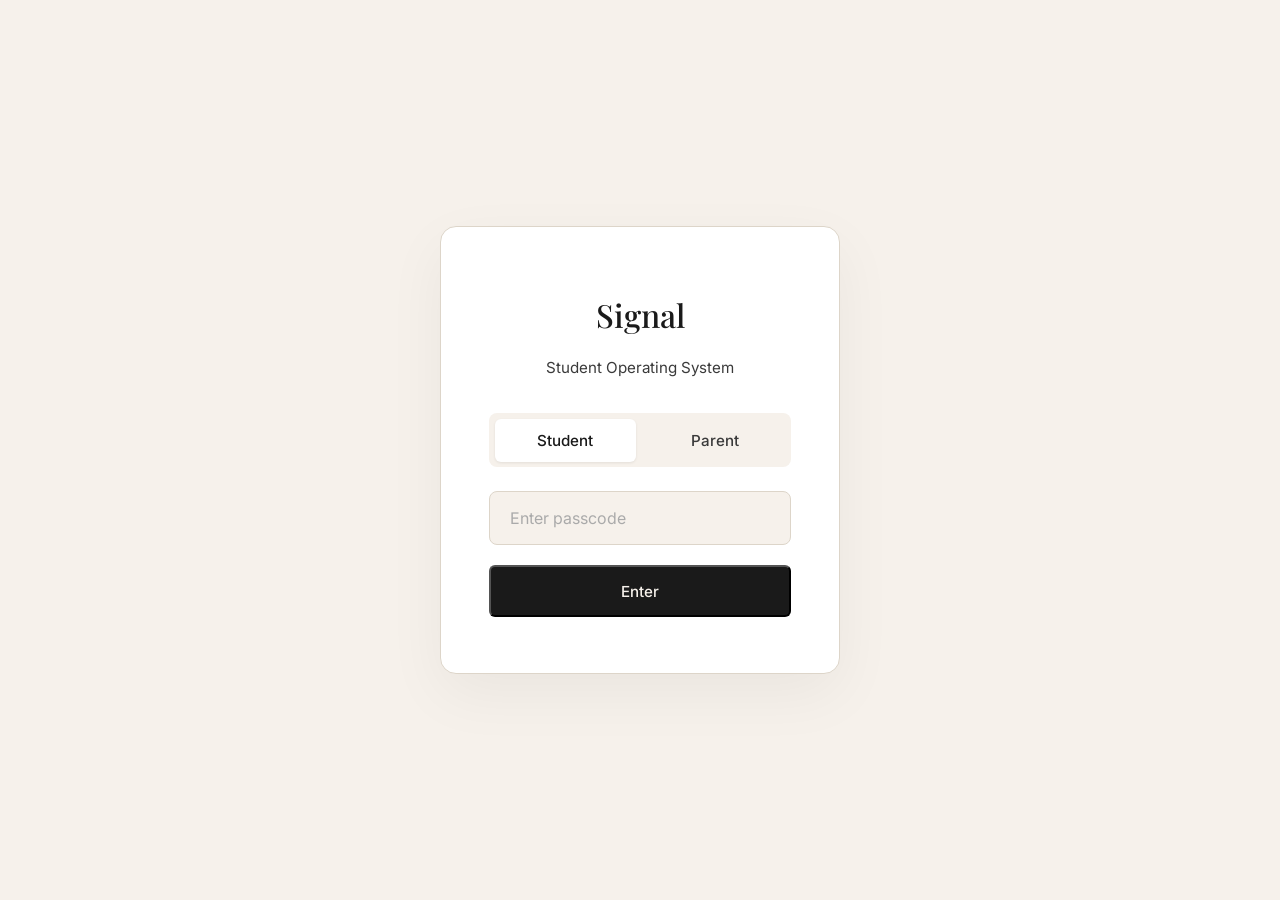
==== login.html @ 282d86d5 "Signal website v1" ====
<!DOCTYPE html>
<html lang="en">
<head>
<meta charset="UTF-8">
<meta name="viewport" content="width=device-width, initial-scale=1.0">
<title>Signal — Login</title>
<link rel="preconnect" href="https://fonts.googleapis.com">
<link rel="preconnect" href="https://fonts.gstatic.com" crossorigin>
<link href="https://fonts.googleapis.com/css2?family=Playfair+Display:wght@400;500;600;700&family=Inter:wght@300;400;500;600&display=swap" rel="stylesheet">
<link rel="stylesheet" href="/css/style.css">
<style>
.login-wrap {
  min-height: 100vh;
  display: flex;
  align-items: center;
  justify-content: center;
  padding: 2rem;
}
.login-box {
  background: white;
  padding: 3.5rem 3rem;
  border-radius: 16px;
  border: 1px solid var(--border);
  box-shadow: 0 20px 60px rgba(0,0,0,0.05);
  max-width: 400px;
  width: 100%;
  text-align: center;
}
.login-box h1 {
  font-family: 'Playfair Display', Georgia, serif;
  font-size: 2rem;
  margin-bottom: 0.5rem;
}
.login-box p {
  color: var(--charcoal-soft);
  margin-bottom: 2rem;
  font-size: 0.95rem;
}
.tabs {
  display: flex;
  gap: 0.5rem;
  margin-bottom: 1.5rem;
  background: var(--cream);
  border-radius: 8px;
  padding: 0.35rem;
}
.tab {
  flex: 1;
  padding: 0.75rem;
  border: none;
  background: transparent;
  font-size: 0.95rem;
  font-weight: 500;
  cursor: pointer;
  border-radius: 6px;
  color: var(--charcoal-soft);
  font-family: 'Inter', sans-serif;
  transition: all 0.2s;
}
.tab.active {
  background: white;
  color: var(--charcoal);
  box-shadow: 0 1px 3px rgba(0,0,0,0.08);
}
.login-error {
  background: #fef2f2;
  color: #b91c1c;
  padding: 0.75rem;
  border-radius: 6px;
  font-size: 0.9rem;
  margin-bottom: 1rem;
  display: none;
}
.login-error.visible {
  display: block;
}
input[type="password"] {
  width: 100%;
  padding: 1rem 1.25rem;
  border: 1.5px solid var(--border);
  border-radius: 8px;
  font-size: 1rem;
  font-family: 'Inter', sans-serif;
  background: var(--cream);
  color: var(--charcoal);
  outline: none;
  transition: border-color 0.2s;
}
input[type="password"]:focus {
  border-color: var(--terracotta);
}
input[type="password"]::placeholder {
  color: #aaa;
}
.login-submit {
  width: 100%;
  margin-top: 1.25rem;
}
</style>
</head>
<body>

<div class="login-wrap">
  <div class="login-box">
    <h1>Signal</h1>
    <p>Student Operating System</p>

    <div class="tabs">
      <button class="tab active" data-type="student">Student</button>
      <button class="tab" data-type="parent">Parent</button>
    </div>

    <div id="login-error" class="login-error"></div>

    <input
      type="password"
      id="passcode"
      placeholder="Enter passcode"
      autocomplete="off"
    >

    <button class="btn-primary login-submit" onclick="submitLogin()">Enter</button>
  </div>
</div>

<script>
let selectedType = 'student';

document.querySelectorAll('.tab').forEach(tab => {
  tab.addEventListener('click', () => {
    document.querySelectorAll('.tab').forEach(t => t.classList.remove('active'));
    tab.classList.add('active');
    selectedType = tab.dataset.type;
  });
});

document.getElementById('passcode').addEventListener('keydown', e => {
  if (e.key === 'Enter') submitLogin();
});

function submitLogin() {
  const passcode = document.getElementById('passcode').value.trim();
  const errorEl = document.getElementById('login-error');

  fetch('/api/login', {
    method: 'POST',
    headers: { 'Content-Type': 'application/json' },
    body: JSON.stringify({ passcode, type: selectedType })
  })
  .then(r => r.json())
  .then(data => {
    if (data.success) {
      window.location.href = data.redirect;
    } else {
      errorEl.textContent = data.error;
      errorEl.classList.add('visible');
    }
  })
  .catch(() => {
    errorEl.textContent = 'Connection error. Try again.';
    errorEl.classList.add('visible');
  });
}
</script>
</body>
</html>
---- css/style.css ----
/* ===== Signal — Brand System ===== */
/* Colors */
:root {
  --cream: #F6F1EB;
  --cream-dark: #E8E0D5;
  --charcoal: #1a1a1a;
  --charcoal-soft: #3a3a3a;
  --terracotta: #C4A77D;
  --sage: #8FA394;
  --amber: #D4A03C;
  --white: #ffffff;
  --border: #ddd5c9;
}

/* Reset */
*, *::before, *::after { box-sizing: border-box; margin: 0; padding: 0; }
html { scroll-behavior: smooth; }
body {
  font-family: 'Inter', -apple-system, sans-serif;
  background: var(--cream);
  color: var(--charcoal);
  line-height: 1.6;
  -webkit-font-smoothing: antialiased;
}

/* Typography */
h1, h2, h3 { font-family: 'Playfair Display', Georgia, serif; font-weight: 500; line-height: 1.2; }
h1 { font-size: clamp(2.5rem, 5vw, 4rem); line-height: 2; }
h2 { font-size: clamp(2rem, 3.5vw, 2.75rem); margin-bottom: 1rem; }
h3 { font-size: 1.25rem; margin-bottom: 0.5rem; }
p { color: var(--charcoal-soft); line-height: 1.7; }

/* Layout */
.container {
  max-width: 1100px;
  margin: 0 auto;
  padding: 0 2rem;
}

/* Background shapes */
.ribbon-bg {
  position: absolute;
  top: 0; left: 0; right: 0; bottom: 0;
  pointer-events: none;
  overflow: hidden;
  z-index: 0;
}

/* Texture overlay */
.texture {
  position: fixed;
  top: 0; left: 0; width: 100%; height: 100%;
  pointer-events: none;
  z-index: 9999;
  opacity: 0.4;
}

/* Navigation */
.nav {
  position: sticky;
  top: 0;
  z-index: 100;
  background: rgba(246, 241, 235, 0.92);
  backdrop-filter: blur(12px);
  border-bottom: 1px solid var(--border);
  padding: 1.25rem 0;
}
.nav-inner {
  display: flex;
  justify-content: space-between;
  align-items: center;
}
.logo {
  font-family: 'Playfair Display', Georgia, serif;
  font-size: 1.5rem;
  font-weight: 600;
  color: var(--charcoal);
  text-decoration: none;
  letter-spacing: -0.02em;
}
.nav-links {
  display: flex;
  gap: 2rem;
  align-items: center;
}
.nav-links a {
  font-size: 0.9rem;
  color: var(--charcoal-soft);
  text-decoration: none;
  font-weight: 400;
  transition: color 0.2s;
}
.nav-links a:hover { color: var(--terracotta); }
.login-nav-cta {
  background: var(--charcoal);
  color: var(--cream) !important;
  padding: 0.5rem 1.25rem;
  border-radius: 5px;
  font-weight: 500;
}
.login-nav-cta:hover {
  background: var(--terracotta);
  color: white !important;
}

/* Hero */
.hero {
  position: relative;
  padding: 8rem 0 6rem;
  overflow: hidden;
}
.hero-content { position: relative; z-index: 1; max-width: 700px; }
.hero-sub {
  font-size: 1.15rem;
  margin-top: 1.5rem;
  max-width: 560px;
  line-height: 1.7;
}
.hero-actions {
  margin-top: 2.5rem;
  display: flex;
  gap: 1rem;
  flex-wrap: wrap;
}

/* Buttons */
.btn-primary, .btn-secondary {
  display: inline-block;
  padding: 0.9rem 2rem;
  border-radius: 6px;
  font-size: 0.95rem;
  font-weight: 500;
  text-decoration: none;
  transition: all 0.2s;
  font-family: 'Inter', sans-serif;
}
.btn-primary {
  background: var(--charcoal);
  color: var(--cream);
}
.btn-primary:hover {
  background: var(--terracotta);
  color: white;
}
.btn-secondary {
  background: transparent;
  color: var(--charcoal);
  border: 1.5px solid var(--charcoal);
}
.btn-secondary:hover {
  background: var(--charcoal);
  color: var(--cream);
}

/* Sections */
section { padding: 5rem 0; position: relative; }

.section-sub {
  font-size: 1.05rem;
  max-width: 600px;
  margin-bottom: 2.5rem;
  color: var(--charcoal-soft);
}

/* Problem */
.problem { background: var(--white); border-top: 1px solid var(--border); }
.problem-grid {
  display: grid;
  grid-template-columns: repeat(3, 1fr);
  gap: 2rem;
}
.problem-item {
  padding: 1.5rem 0;
  border-top: 2px solid var(--terracotta);
}
.problem-number {
  font-family: 'Playfair Display', Georgia, serif;
  font-size: 2.5rem;
  font-weight: 600;
  color: var(--terracotta);
  opacity: 0.5;
  margin-bottom: 0.5rem;
  line-height: 1;
}
.problem-item h3 {
  font-size: 1.1rem;
  margin-bottom: 0.5rem;
  font-family: 'Inter', sans-serif;
  font-weight: 600;
}
.problem-item p {
  font-size: 0.95rem;
  line-height: 1.6;
}

/* How it works */
.steps {
  display: grid;
  grid-template-columns: repeat(3, 1fr);
  gap: 0;
  position: relative;
  margin-top: 2rem;
}
.step {
  text-align: center;
  padding: 0 1.5rem;
  position: relative;
}
.step-number {
  font-family: 'Playfair Display', Georgia, serif;
  font-size: 3rem;
  font-weight: 600;
  color: var(--terracotta);
  opacity: 0.3;
  margin-bottom: 0.5rem;
  line-height: 1;
}
.step h3 {
  font-size: 1.15rem;
  margin-bottom: 0.75rem;
  font-family: 'Inter', sans-serif;
  font-weight: 600;
}
.step p {
  font-size: 0.95rem;
}

/* What Signal handles */
.what-you-handle { background: var(--white); }
.table-wrapper {
  overflow-x: auto;
  margin-top: 2rem;
}
.components-table {
  width: 100%;
  border-collapse: collapse;
  font-size: 0.95rem;
}
.components-table thead {
  border-bottom: 2px solid var(--charcoal);
}
.components-table th {
  text-align: left;
  padding: 1rem 0.75rem;
  font-weight: 600;
  font-family: 'Inter', sans-serif;
  font-size: 0.85rem;
  text-transform: uppercase;
  letter-spacing: 0.05em;
}
.components-table td {
  padding: 1rem 0.75rem;
  border-bottom: 1px solid var(--border);
  vertical-align: top;
}
.components-table td:first-child {
  font-weight: 500;
  min-width: 140px;
}
.components-table td:nth-child(2) {
  min-width: 160px;
}

/* Tags */
.tag-own, .tag-coach, .tag-refer {
  display: inline-block;
  padding: 0.25rem 0.6rem;
  border-radius: 4px;
  font-size: 0.8rem;
  font-weight: 500;
  font-family: 'Inter', sans-serif;
}
.tag-own { background: var(--cream-dark); color: var(--charcoal); }
.tag-coach { background: var(--sage); color: white; }
.tag-refer { background: var(--terracotta); color: white; }

.table-note {
  margin-top: 1.5rem;
  font-size: 0.85rem;
  font-style: italic;
}

/* Views */
.views-grid {
  display: grid;
  grid-template-columns: repeat(2, 1fr);
  gap: 2rem;
  margin-top: 2rem;
}
.view {
  background: var(--white);
  border: 1px solid var(--border);
  border-radius: 12px;
  padding: 2rem;
}
.view-label {
  font-size: 0.8rem;
  font-weight: 600;
  color: var(--terracotta);
  text-transform: uppercase;
  letter-spacing: 0.1em;
  margin-bottom: 0.75rem;
}
.view h3 {
  margin-bottom: 0.75rem;
  font-family: 'Inter', sans-serif;
  font-weight: 600;
  font-size: 1.1rem;
}
.view p {
  font-size: 0.95rem;
}

/* Comparison */
.comparison { background: var(--cream); padding: 5rem 0; }
.comparison-grid {
  display: grid;
  grid-template-columns: repeat(3, 1fr);
  gap: 1.5rem;
  margin: 2rem 0;
}
.comparison-col {
  background: var(--white);
  border: 1px solid var(--border);
  border-radius: 12px;
  padding: 1.75rem;
  text-align: center;
}
.comparison-col h3 {
  font-size: 0.9rem;
  color: var(--charcoal-soft);
  font-weight: 600;
  text-transform: uppercase;
  letter-spacing: 0.05em;
  margin-bottom: 1rem;
  font-family: 'Inter', sans-serif;
}
.comparison-col .price {
  font-family: 'Playfair Display', Georgia, serif;
  font-size: 1.5rem;
  color: var(--charcoal);
  margin-bottom: 0.75rem;
}
.comparison-col .price span {
  font-size: 0.95rem;
  font-family: 'Inter', sans-serif;
  color: var(--charcoal-soft);
}
.comparison-note {
  font-size: 0.85rem;
  color: var(--charcoal-soft);
  line-height: 1.6;
}
.comparison-total {
  text-align: center;
  padding: 1.5rem;
  background: var(--charcoal);
  color: var(--cream);
  border-radius: 12px;
  margin-top: 2rem;
}
.comparison-total-label {
  font-size: 0.85rem;
  opacity: 0.7;
  margin-bottom: 0.5rem;
  text-transform: uppercase;
  letter-spacing: 0.08em;
}
.comparison-total-price {
  font-family: 'Playfair Display', Georgia, serif;
  font-size: clamp(2rem, 4vw, 3rem);
  font-weight: 600;
  line-height: 1;
}

/* Tiers */
.tier-grid {
  display: grid;
  grid-template-columns: repeat(3, 1fr);
  gap: 1.5rem;
  margin-top: 2rem;
}
.tier {
  background: var(--white);
  border: 1px solid var(--border);
  border-radius: 12px;
  padding: 2rem;
  position: relative;
}
.tier-featured {
  border-color: var(--terracotta);
  border-width: 2px;
}
.tier-badge {
  position: absolute;
  top: -1px; left: 50%;
  transform: translateX(-50%);
  background: var(--terracotta);
  color: white;
  font-size: 0.75rem;
  font-weight: 600;
  padding: 0.4rem 1.25rem;
  border-radius: 0 0 4px 4px;
  text-transform: uppercase;
  letter-spacing: 0.08em;
}
.tier-header {
  margin-bottom: 1rem;
  padding-bottom: 0.75rem;
  border-bottom: 1px solid var(--cream-dark);
}
.tier-header h3 {
  font-size: 1.35rem;
  margin-bottom: 0.25rem;
}
.tier-grade {
  font-size: 0.85rem;
  color: var(--charcoal-soft);
  font-family: 'Inter', sans-serif;
}
.tier-price {
  font-family: 'Playfair Display', Georgia, serif;
  font-size: 2.5rem;
  font-weight: 600;
  color: var(--charcoal);
  margin: 1.25rem 0;
}
.tier-price span {
  font-size: 1rem;
  font-family: 'Inter', sans-serif;
  color: var(--charcoal-soft);
  font-weight: 400;
}
.tier-features {
  list-style: none;
  margin: 1.25rem 0;
  padding: 0;
}
.tier-features li {
  padding: 0.6rem 0;
  font-size: 0.95rem;
  border-bottom: 1px solid var(--cream-dark);
  position: relative;
  padding-left: 1.5rem;
}
.tier-features li:last-child { border-bottom: none; }
.tier-features li::before {
  content: "·";
  position: absolute;
  left: 0;
  color: var(--terracotta);
  font-weight: 700;
  font-size: 1.25rem;
}
.tier-cta {
  display: block;
  text-align: center;
  margin-top: 1.5rem;
}
.tiers-note {
  margin-top: 2rem;
  font-size: 0.9rem;
  text-align: center;
  max-width: 600px;
  margin-left: auto;
  margin-right: auto;
}

/* About */
.about-grid {
  display: grid;
  grid-template-columns: 280px 1fr;
  gap: 3rem;
  align-items: start;
}
.about-photo {
  aspect-ratio: 3/4;
  border-radius: 12px;
  overflow: hidden;
  background: var(--cream-dark);
}
.photo-placeholder {
  width: 100%;
  height: 100%;
}
.about-role {
  font-size: 0.9rem;
  color: var(--terracotta);
  text-transform: uppercase;
  letter-spacing: 0.1em;
  font-weight: 500;
  margin-bottom: 1rem;
  font-family: 'Inter', sans-serif;
}
.about-text p {
  margin-bottom: 1rem;
  font-size: 1rem;
  line-height: 1.8;
}

/* CTA */
.cta {
  text-align: center;
  background: var(--charcoal);
  color: var(--cream);
  padding: 5rem 0;
}
.cta h2 { 
  margin-bottom: 1rem;
  color: var(--cream);
}
.cta p {
  max-width: 500px;
  margin: 0 auto 2rem;
  font-size: 1.05rem;
  color: rgba(246, 241, 235, 0.85);
}
.cta-small {
  margin-top: 1rem;
  font-size: 0.85rem !important;
  font-style: italic;
  color: rgba(246, 241, 235, 0.7) !important;
}
.cta-btn {
  background: #C4A77D;
  color: #1a1a1a;
  border: none;
}
.cta-btn:hover {
  background: #3a3a3a;
  color: #ffffff;
}

/* Footer */
.footer {
  padding: 2rem 0;
  border-top: 1px solid var(--border);
  background: var(--cream);
}
.footer-inner {
  display: flex;
  justify-content: space-between;
  align-items: center;
  font-size: 0.85rem;
}
.footer-contact, .footer-copy {
  color: var(--charcoal-soft);
}

/* Ribbon SVG decorative element */
.ribbon-divider {
  width: 100%;
  height: 80px;
  overflow: hidden;
  position: relative;
}
.ribbon-divider svg {
  position: absolute;
  bottom: 0;
  width: 100%;
  height: 100%;
}

/* Responsive */
@media (max-width: 900px) {
  .nav-links { display: none; }
  .problem-grid,
  .steps,
  .views-grid,
  .comparison-grid,
  .tier-grid { grid-template-columns: 1fr; }
  .about-grid { grid-template-columns: 1fr; }
  .about-photo { max-width: 240px; margin: 0 auto; }
  section { padding: 3rem 0; }
}
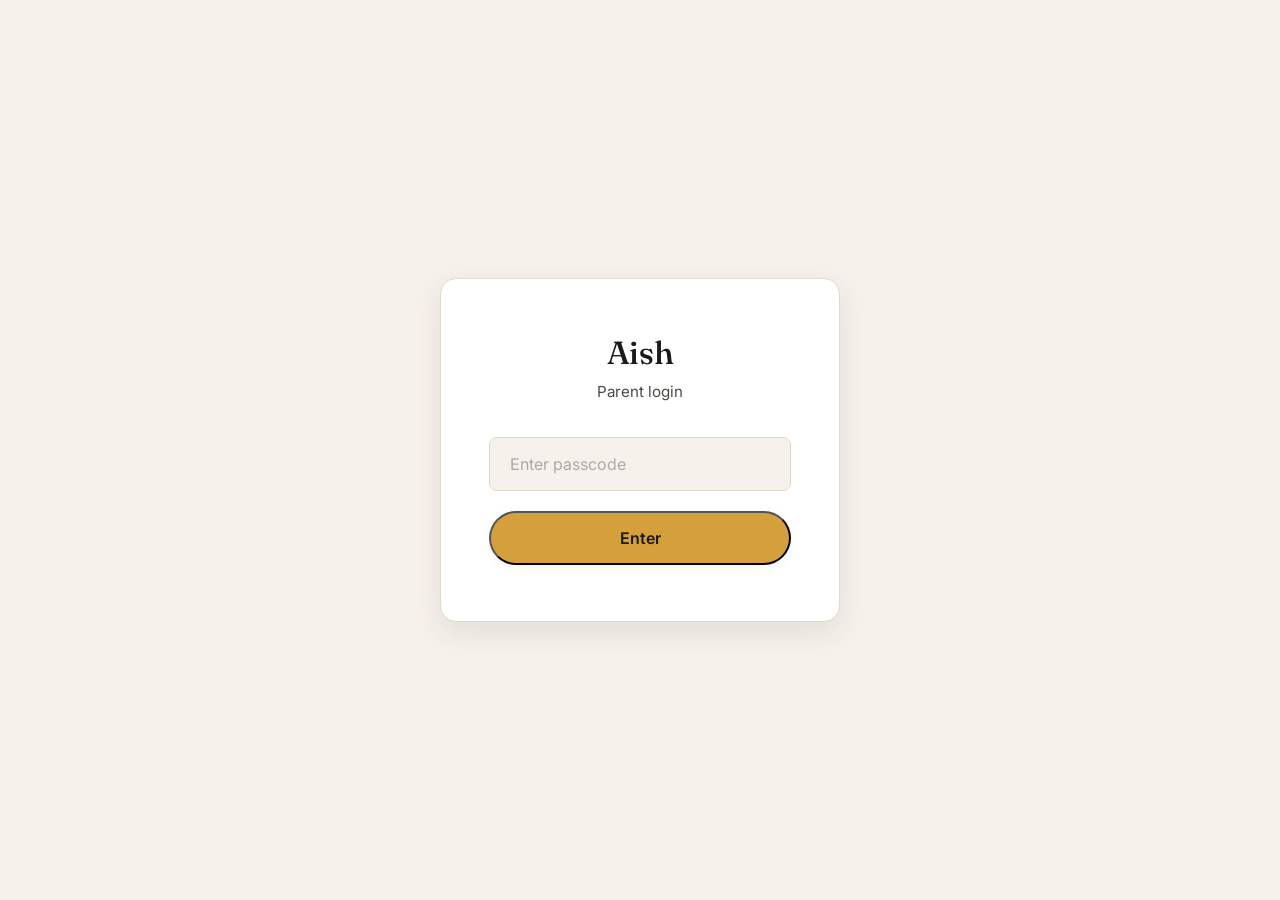
==== commit 8da95b12: "Harden v2 landing: Cal.com embed, parent-only login, family-token route, narrow parent projection, c" ====
--- a/login.html
+++ b/login.html
@@ -3,10 +3,10 @@
 <head>
 <meta charset="UTF-8">
 <meta name="viewport" content="width=device-width, initial-scale=1.0">
-<title>Signal — Login</title>
+<title>Signal — Parent login</title>
 <link rel="preconnect" href="https://fonts.googleapis.com">
 <link rel="preconnect" href="https://fonts.gstatic.com" crossorigin>
-<link href="https://fonts.googleapis.com/css2?family=Playfair+Display:wght@400;500;600;700&family=Inter:wght@300;400;500;600&display=swap" rel="stylesheet">
+<link href="https://fonts.googleapis.com/css2?family=Fraunces:opsz,wght@9..144,400;9..144,500;9..144,600&family=Inter:wght@400;500;600;700&display=swap" rel="stylesheet">
 <link rel="stylesheet" href="/css/style.css">
 <style>
 .login-wrap {
@@ -21,13 +21,13 @@
   padding: 3.5rem 3rem;
   border-radius: 16px;
   border: 1px solid var(--border);
-  box-shadow: 0 20px 60px rgba(0,0,0,0.05);
+  box-shadow: var(--shadow-lg);
   max-width: 400px;
   width: 100%;
   text-align: center;
 }
 .login-box h1 {
-  font-family: 'Playfair Display', Georgia, serif;
+  font-family: 'Fraunces', Georgia, serif;
   font-size: 2rem;
   margin-bottom: 0.5rem;
 }
@@ -35,32 +35,6 @@
   color: var(--charcoal-soft);
   margin-bottom: 2rem;
   font-size: 0.95rem;
-}
-.tabs {
-  display: flex;
-  gap: 0.5rem;
-  margin-bottom: 1.5rem;
-  background: var(--cream);
-  border-radius: 8px;
-  padding: 0.35rem;
-}
-.tab {
-  flex: 1;
-  padding: 0.75rem;
-  border: none;
-  background: transparent;
-  font-size: 0.95rem;
-  font-weight: 500;
-  cursor: pointer;
-  border-radius: 6px;
-  color: var(--charcoal-soft);
-  font-family: 'Inter', sans-serif;
-  transition: all 0.2s;
-}
-.tab.active {
-  background: white;
-  color: var(--charcoal);
-  box-shadow: 0 1px 3px rgba(0,0,0,0.08);
 }
 .login-error {
   background: #fef2f2;
@@ -102,13 +76,8 @@
 
 <div class="login-wrap">
   <div class="login-box">
-    <h1>Signal</h1>
-    <p>Student Operating System</p>
-
-    <div class="tabs">
-      <button class="tab active" data-type="student">Student</button>
-      <button class="tab" data-type="parent">Parent</button>
-    </div>
+    <h1>Aish</h1>
+    <p>Parent login</p>
 
     <div id="login-error" class="login-error"></div>
 
@@ -124,16 +93,6 @@
 </div>
 
 <script>
-let selectedType = 'student';
-
-document.querySelectorAll('.tab').forEach(tab => {
-  tab.addEventListener('click', () => {
-    document.querySelectorAll('.tab').forEach(t => t.classList.remove('active'));
-    tab.classList.add('active');
-    selectedType = tab.dataset.type;
-  });
-});
-
 document.getElementById('passcode').addEventListener('keydown', e => {
   if (e.key === 'Enter') submitLogin();
 });
@@ -145,7 +104,7 @@
   fetch('/api/login', {
     method: 'POST',
     headers: { 'Content-Type': 'application/json' },
-    body: JSON.stringify({ passcode, type: selectedType })
+    body: JSON.stringify({ passcode, type: 'parent' })
   })
   .then(r => r.json())
   .then(data => {
--- a/css/style.css
+++ b/css/style.css
@@ -1,58 +1,60 @@
-/* ===== Signal — Brand System ===== */
-/* Colors */
+/* ===== Aish — Brand System (v2) ===== */
+/* Warm, calm, human. Optimized for a stressed, often-ESL parent. */
+
 :root {
   --cream: #F6F1EB;
-  --cream-dark: #E8E0D5;
+  --cream-dark: #EDE5D9;
   --charcoal: #1a1a1a;
-  --charcoal-soft: #3a3a3a;
+  --charcoal-soft: #4a4a44;
   --terracotta: #C4A77D;
   --sage: #8FA394;
+  --sage-soft: #E4EAE2;
   --amber: #D4A03C;
+  --amber-dark: #b9862a;
   --white: #ffffff;
-  --border: #ddd5c9;
+  --border: #E2D9CB;
+  --shadow: 0 2px 8px rgba(60, 50, 35, 0.06);
+  --shadow-lg: 0 10px 30px rgba(60, 50, 35, 0.10);
 }
 
 /* Reset */
 *, *::before, *::after { box-sizing: border-box; margin: 0; padding: 0; }
 html { scroll-behavior: smooth; }
 body {
-  font-family: 'Inter', -apple-system, sans-serif;
+  font-family: 'Inter', -apple-system, BlinkMacSystemFont, sans-serif;
   background: var(--cream);
   color: var(--charcoal);
-  line-height: 1.6;
+  font-size: 18px;
+  line-height: 1.7;
   -webkit-font-smoothing: antialiased;
 }
 
 /* Typography */
-h1, h2, h3 { font-family: 'Playfair Display', Georgia, serif; font-weight: 500; line-height: 1.2; }
-h1 { font-size: clamp(2.5rem, 5vw, 4rem); line-height: 2; }
-h2 { font-size: clamp(2rem, 3.5vw, 2.75rem); margin-bottom: 1rem; }
-h3 { font-size: 1.25rem; margin-bottom: 0.5rem; }
+h1, h2, h3, h4 {
+  font-family: 'Fraunces', Georgia, serif;
+  font-weight: 500;
+  line-height: 1.15;
+  letter-spacing: -0.01em;
+  color: var(--charcoal);
+}
+h1 { font-size: clamp(2.2rem, 5vw, 3.4rem); line-height: 1.12; }
+h2 { font-size: clamp(1.8rem, 3.5vw, 2.5rem); margin-bottom: 0.75rem; }
+h3 { font-size: 1.3rem; margin-bottom: 0.5rem; }
 p { color: var(--charcoal-soft); line-height: 1.7; }
+a { color: inherit; }
 
 /* Layout */
 .container {
-  max-width: 1100px;
+  max-width: 1080px;
   margin: 0 auto;
-  padding: 0 2rem;
-}
-
-/* Background shapes */
-.ribbon-bg {
-  position: absolute;
-  top: 0; left: 0; right: 0; bottom: 0;
-  pointer-events: none;
-  overflow: hidden;
-  z-index: 0;
-}
-
-/* Texture overlay */
-.texture {
-  position: fixed;
-  top: 0; left: 0; width: 100%; height: 100%;
-  pointer-events: none;
-  z-index: 9999;
-  opacity: 0.4;
+  padding: 0 1.5rem;
+}
+section { padding: 5.5rem 0; position: relative; }
+.section-sub {
+  font-size: 1.1rem;
+  max-width: 620px;
+  margin-bottom: 2.75rem;
+  color: var(--charcoal-soft);
 }
 
 /* Navigation */
@@ -60,318 +62,235 @@
   position: sticky;
   top: 0;
   z-index: 100;
-  background: rgba(246, 241, 235, 0.92);
+  background: rgba(246, 241, 235, 0.9);
   backdrop-filter: blur(12px);
   border-bottom: 1px solid var(--border);
-  padding: 1.25rem 0;
+  padding: 1rem 0;
 }
 .nav-inner {
   display: flex;
   justify-content: space-between;
   align-items: center;
+  gap: 1.5rem;
 }
 .logo {
-  font-family: 'Playfair Display', Georgia, serif;
+  font-family: 'Fraunces', Georgia, serif;
   font-size: 1.5rem;
   font-weight: 600;
   color: var(--charcoal);
   text-decoration: none;
-  letter-spacing: -0.02em;
+  letter-spacing: -0.01em;
 }
 .nav-links {
   display: flex;
-  gap: 2rem;
+  gap: 1.75rem;
   align-items: center;
 }
 .nav-links a {
-  font-size: 0.9rem;
+  font-size: 0.95rem;
   color: var(--charcoal-soft);
   text-decoration: none;
-  font-weight: 400;
+  font-weight: 500;
   transition: color 0.2s;
-}
-.nav-links a:hover { color: var(--terracotta); }
-.login-nav-cta {
-  background: var(--charcoal);
-  color: var(--cream) !important;
-  padding: 0.5rem 1.25rem;
-  border-radius: 5px;
-  font-weight: 500;
-}
-.login-nav-cta:hover {
-  background: var(--terracotta);
-  color: white !important;
-}
+  white-space: nowrap;
+}
+.nav-links a:hover { color: var(--charcoal); }
+.nav-cta {
+  background: var(--amber);
+  color: var(--charcoal) !important;
+  padding: 0.6rem 1.35rem;
+  border-radius: 999px;
+  font-weight: 600;
+  box-shadow: var(--shadow);
+}
+.nav-cta:hover { background: var(--amber-dark); color: var(--white) !important; }
+
+/* Buttons */
+.btn-primary, .btn-secondary {
+  display: inline-block;
+  padding: 0.95rem 2.1rem;
+  border-radius: 999px;
+  font-size: 1rem;
+  font-weight: 600;
+  text-decoration: none;
+  transition: all 0.2s;
+  font-family: 'Inter', sans-serif;
+  cursor: pointer;
+}
+.btn-primary {
+  background: var(--amber);
+  color: var(--charcoal);
+  box-shadow: var(--shadow);
+}
+.btn-primary:hover { background: var(--amber-dark); color: var(--white); transform: translateY(-1px); }
+.btn-secondary {
+  background: transparent;
+  color: var(--charcoal);
+  border: 1.5px solid var(--charcoal);
+}
+.btn-secondary:hover { background: var(--charcoal); color: var(--cream); }
 
 /* Hero */
-.hero {
-  position: relative;
-  padding: 8rem 0 6rem;
-  overflow: hidden;
-}
-.hero-content { position: relative; z-index: 1; max-width: 700px; }
+.hero { padding: 4.5rem 0 4rem; }
+.hero-grid {
+  display: grid;
+  grid-template-columns: 1.15fr 0.85fr;
+  gap: 3.5rem;
+  align-items: center;
+}
+.hero-content { max-width: 620px; }
 .hero-sub {
-  font-size: 1.15rem;
+  font-size: 1.2rem;
   margin-top: 1.5rem;
-  max-width: 560px;
   line-height: 1.7;
+  color: var(--charcoal-soft);
 }
 .hero-actions {
-  margin-top: 2.5rem;
+  margin-top: 2.25rem;
   display: flex;
   gap: 1rem;
   flex-wrap: wrap;
 }
-
-/* Buttons */
-.btn-primary, .btn-secondary {
-  display: inline-block;
-  padding: 0.9rem 2rem;
-  border-radius: 6px;
-  font-size: 0.95rem;
-  font-weight: 500;
-  text-decoration: none;
-  transition: all 0.2s;
+.hero-photo {
+  aspect-ratio: 4 / 5;
+  border-radius: 20px;
+  overflow: hidden;
+  background: var(--cream-dark);
+  box-shadow: var(--shadow-lg);
+}
+.hero-photo img { width: 100%; height: 100%; object-fit: cover; display: block; }
+.photo-placeholder { width: 100%; height: 100%; display: block; }
+
+/* Section headers on cream vs white */
+.section-white { background: var(--white); border-top: 1px solid var(--border); border-bottom: 1px solid var(--border); }
+
+/* How it works — pillars */
+.pillars {
+  display: grid;
+  grid-template-columns: repeat(3, 1fr);
+  gap: 1.5rem;
+  margin-top: 2rem;
+}
+.pillar {
+  background: var(--cream);
+  border: 1px solid var(--border);
+  border-radius: 16px;
+  padding: 2rem;
+  box-shadow: var(--shadow);
+}
+.pillar-num {
+  display: inline-flex;
+  align-items: center;
+  justify-content: center;
+  width: 44px; height: 44px;
+  border-radius: 50%;
+  background: var(--sage-soft);
+  color: var(--charcoal);
+  font-family: 'Fraunces', serif;
+  font-size: 1.35rem;
+  font-weight: 600;
+  margin-bottom: 1.1rem;
+}
+.pillar h3 { font-family: 'Fraunces', serif; font-size: 1.25rem; margin-bottom: 0.6rem; }
+.pillar p { font-size: 1rem; }
+
+/* What I help with — tables */
+.help-block { margin-top: 2.5rem; }
+.help-block h3 {
   font-family: 'Inter', sans-serif;
-}
-.btn-primary {
-  background: var(--charcoal);
-  color: var(--cream);
-}
-.btn-primary:hover {
-  background: var(--terracotta);
-  color: white;
-}
-.btn-secondary {
-  background: transparent;
-  color: var(--charcoal);
-  border: 1.5px solid var(--charcoal);
-}
-.btn-secondary:hover {
-  background: var(--charcoal);
-  color: var(--cream);
-}
-
-/* Sections */
-section { padding: 5rem 0; position: relative; }
-
-.section-sub {
-  font-size: 1.05rem;
-  max-width: 600px;
-  margin-bottom: 2.5rem;
-  color: var(--charcoal-soft);
-}
-
-/* Problem */
-.problem { background: var(--white); border-top: 1px solid var(--border); }
-.problem-grid {
-  display: grid;
-  grid-template-columns: repeat(3, 1fr);
-  gap: 2rem;
-}
-.problem-item {
-  padding: 1.5rem 0;
-  border-top: 2px solid var(--terracotta);
-}
-.problem-number {
-  font-family: 'Playfair Display', Georgia, serif;
-  font-size: 2.5rem;
-  font-weight: 600;
-  color: var(--terracotta);
-  opacity: 0.5;
-  margin-bottom: 0.5rem;
-  line-height: 1;
-}
-.problem-item h3 {
-  font-size: 1.1rem;
-  margin-bottom: 0.5rem;
-  font-family: 'Inter', sans-serif;
-  font-weight: 600;
-}
-.problem-item p {
-  font-size: 0.95rem;
-  line-height: 1.6;
-}
-
-/* How it works */
-.steps {
-  display: grid;
-  grid-template-columns: repeat(3, 1fr);
-  gap: 0;
-  position: relative;
-  margin-top: 2rem;
-}
-.step {
-  text-align: center;
-  padding: 0 1.5rem;
-  position: relative;
-}
-.step-number {
-  font-family: 'Playfair Display', Georgia, serif;
-  font-size: 3rem;
-  font-weight: 600;
-  color: var(--terracotta);
-  opacity: 0.3;
-  margin-bottom: 0.5rem;
-  line-height: 1;
-}
-.step h3 {
-  font-size: 1.15rem;
-  margin-bottom: 0.75rem;
-  font-family: 'Inter', sans-serif;
-  font-weight: 600;
-}
-.step p {
-  font-size: 0.95rem;
-}
-
-/* What Signal handles */
-.what-you-handle { background: var(--white); }
-.table-wrapper {
-  overflow-x: auto;
-  margin-top: 2rem;
-}
-.components-table {
+  font-size: 0.85rem;
+  font-weight: 700;
+  text-transform: uppercase;
+  letter-spacing: 0.08em;
+  color: var(--charcoal-soft);
+  margin-bottom: 1rem;
+}
+.table-wrapper { overflow-x: auto; border-radius: 14px; border: 1px solid var(--border); box-shadow: var(--shadow); }
+.help-table {
   width: 100%;
   border-collapse: collapse;
-  font-size: 0.95rem;
-}
-.components-table thead {
-  border-bottom: 2px solid var(--charcoal);
-}
-.components-table th {
+  font-size: 1rem;
+  background: var(--white);
+  min-width: 640px;
+}
+.help-table thead { background: var(--cream); }
+.help-table th {
   text-align: left;
-  padding: 1rem 0.75rem;
-  font-weight: 600;
+  padding: 1rem 1.1rem;
   font-family: 'Inter', sans-serif;
-  font-size: 0.85rem;
+  font-weight: 700;
+  font-size: 0.78rem;
   text-transform: uppercase;
-  letter-spacing: 0.05em;
-}
-.components-table td {
-  padding: 1rem 0.75rem;
+  letter-spacing: 0.06em;
+  color: var(--charcoal-soft);
+  border-bottom: 1px solid var(--border);
+}
+.help-table td {
+  padding: 1rem 1.1rem;
   border-bottom: 1px solid var(--border);
   vertical-align: top;
 }
-.components-table td:first-child {
-  font-weight: 500;
-  min-width: 140px;
-}
-.components-table td:nth-child(2) {
-  min-width: 160px;
-}
-
-/* Tags */
-.tag-own, .tag-coach, .tag-refer {
-  display: inline-block;
-  padding: 0.25rem 0.6rem;
-  border-radius: 4px;
-  font-size: 0.8rem;
-  font-weight: 500;
-  font-family: 'Inter', sans-serif;
-}
-.tag-own { background: var(--cream-dark); color: var(--charcoal); }
-.tag-coach { background: var(--sage); color: white; }
-.tag-refer { background: var(--terracotta); color: white; }
-
-.table-note {
-  margin-top: 1.5rem;
-  font-size: 0.85rem;
-  font-style: italic;
-}
-
-/* Views */
+.help-table tr:last-child td { border-bottom: none; }
+.help-table td:first-child { font-weight: 600; min-width: 140px; }
+.help-table td p { font-size: 0.95rem; margin: 0; }
+
+/* Role tags */
+.tag { display: inline-block; padding: 0.28rem 0.7rem; border-radius: 999px; font-size: 0.82rem; font-weight: 600; white-space: nowrap; font-family: 'Inter', sans-serif; }
+.tag-handle { background: var(--sage); color: var(--white); }
+.tag-coach { background: var(--sage-soft); color: #4a5a4c; }
+.tag-refer { background: var(--cream-dark); color: var(--charcoal-soft); }
+
+/* The two views */
 .views-grid {
   display: grid;
   grid-template-columns: repeat(2, 1fr);
-  gap: 2rem;
-  margin-top: 2rem;
+  gap: 1.5rem;
+  margin-top: 1rem;
 }
 .view {
   background: var(--white);
   border: 1px solid var(--border);
-  border-radius: 12px;
-  padding: 2rem;
+  border-radius: 16px;
+  padding: 2.25rem;
+  box-shadow: var(--shadow);
 }
 .view-label {
   font-size: 0.8rem;
-  font-weight: 600;
-  color: var(--terracotta);
+  font-weight: 700;
+  color: var(--sage);
   text-transform: uppercase;
   letter-spacing: 0.1em;
-  margin-bottom: 0.75rem;
-}
-.view h3 {
-  margin-bottom: 0.75rem;
-  font-family: 'Inter', sans-serif;
-  font-weight: 600;
-  font-size: 1.1rem;
-}
-.view p {
-  font-size: 0.95rem;
-}
-
-/* Comparison */
-.comparison { background: var(--cream); padding: 5rem 0; }
-.comparison-grid {
+  margin-bottom: 0.85rem;
+}
+.view h3 { font-family: 'Fraunces', serif; font-size: 1.35rem; margin-bottom: 0.6rem; }
+.view p { font-size: 1rem; margin: 0; }
+
+/* Cost comparison */
+.cost-grid {
   display: grid;
   grid-template-columns: repeat(3, 1fr);
-  gap: 1.5rem;
+  gap: 1.25rem;
   margin: 2rem 0;
 }
-.comparison-col {
+.cost-col {
   background: var(--white);
   border: 1px solid var(--border);
-  border-radius: 12px;
+  border-radius: 16px;
   padding: 1.75rem;
-  text-align: center;
-}
-.comparison-col h3 {
-  font-size: 0.9rem;
-  color: var(--charcoal-soft);
-  font-weight: 600;
-  text-transform: uppercase;
-  letter-spacing: 0.05em;
-  margin-bottom: 1rem;
-  font-family: 'Inter', sans-serif;
-}
-.comparison-col .price {
-  font-family: 'Playfair Display', Georgia, serif;
-  font-size: 1.5rem;
-  color: var(--charcoal);
-  margin-bottom: 0.75rem;
-}
-.comparison-col .price span {
-  font-size: 0.95rem;
-  font-family: 'Inter', sans-serif;
-  color: var(--charcoal-soft);
-}
-.comparison-note {
-  font-size: 0.85rem;
-  color: var(--charcoal-soft);
-  line-height: 1.6;
-}
-.comparison-total {
-  text-align: center;
-  padding: 1.5rem;
+  box-shadow: var(--shadow);
+}
+.cost-col h3 { font-family: 'Inter', sans-serif; font-size: 0.85rem; font-weight: 700; text-transform: uppercase; letter-spacing: 0.05em; color: var(--charcoal-soft); margin-bottom: 0.75rem; }
+.cost-col .price { font-family: 'Fraunces', serif; font-size: 1.5rem; color: var(--charcoal); margin-bottom: 0.6rem; }
+.cost-note { font-size: 0.95rem; color: var(--charcoal-soft); }
+.cost-total {
   background: var(--charcoal);
   color: var(--cream);
-  border-radius: 12px;
-  margin-top: 2rem;
-}
-.comparison-total-label {
-  font-size: 0.85rem;
-  opacity: 0.7;
-  margin-bottom: 0.5rem;
-  text-transform: uppercase;
-  letter-spacing: 0.08em;
-}
-.comparison-total-price {
-  font-family: 'Playfair Display', Georgia, serif;
-  font-size: clamp(2rem, 4vw, 3rem);
-  font-weight: 600;
-  line-height: 1;
-}
+  border-radius: 16px;
+  padding: 2rem;
+  text-align: center;
+}
+.cost-total-price { font-family: 'Fraunces', serif; font-size: clamp(1.8rem, 4vw, 2.6rem); font-weight: 600; line-height: 1.2; margin-bottom: 0.75rem; }
+.cost-total p { color: rgba(246, 241, 235, 0.85); max-width: 560px; margin: 0 auto; }
 
 /* Tiers */
 .tier-grid {
@@ -383,193 +302,81 @@
 .tier {
   background: var(--white);
   border: 1px solid var(--border);
-  border-radius: 12px;
+  border-radius: 18px;
   padding: 2rem;
   position: relative;
-}
-.tier-featured {
-  border-color: var(--terracotta);
-  border-width: 2px;
-}
+  display: flex;
+  flex-direction: column;
+  box-shadow: var(--shadow);
+}
+.tier-featured { border: 2px solid var(--amber); box-shadow: var(--shadow-lg); }
 .tier-badge {
   position: absolute;
-  top: -1px; left: 50%;
+  top: -0.85rem; left: 50%;
   transform: translateX(-50%);
-  background: var(--terracotta);
-  color: white;
+  background: var(--amber);
+  color: var(--charcoal);
   font-size: 0.75rem;
-  font-weight: 600;
-  padding: 0.4rem 1.25rem;
-  border-radius: 0 0 4px 4px;
+  font-weight: 700;
+  padding: 0.35rem 1.1rem;
+  border-radius: 999px;
   text-transform: uppercase;
-  letter-spacing: 0.08em;
-}
-.tier-header {
-  margin-bottom: 1rem;
-  padding-bottom: 0.75rem;
-  border-bottom: 1px solid var(--cream-dark);
-}
-.tier-header h3 {
-  font-size: 1.35rem;
-  margin-bottom: 0.25rem;
-}
-.tier-grade {
-  font-size: 0.85rem;
-  color: var(--charcoal-soft);
-  font-family: 'Inter', sans-serif;
-}
-.tier-price {
-  font-family: 'Playfair Display', Georgia, serif;
-  font-size: 2.5rem;
-  font-weight: 600;
-  color: var(--charcoal);
-  margin: 1.25rem 0;
-}
-.tier-price span {
-  font-size: 1rem;
-  font-family: 'Inter', sans-serif;
-  color: var(--charcoal-soft);
-  font-weight: 400;
-}
-.tier-features {
-  list-style: none;
-  margin: 1.25rem 0;
-  padding: 0;
-}
-.tier-features li {
-  padding: 0.6rem 0;
-  font-size: 0.95rem;
-  border-bottom: 1px solid var(--cream-dark);
-  position: relative;
-  padding-left: 1.5rem;
-}
+  letter-spacing: 0.06em;
+  white-space: nowrap;
+}
+.tier h3 { font-family: 'Fraunces', serif; font-size: 1.45rem; margin-bottom: 0.25rem; }
+.tier-grade { font-size: 0.9rem; color: var(--charcoal-soft); }
+.tier-price { font-family: 'Fraunces', serif; font-size: 2.2rem; font-weight: 600; color: var(--charcoal); margin: 1.1rem 0; }
+.tier-price span { font-size: 0.95rem; font-family: 'Inter', sans-serif; color: var(--charcoal-soft); font-weight: 400; }
+.tier-features { list-style: none; margin: 0.5rem 0 1.5rem; padding: 0; flex-grow: 1; }
+.tier-features li { padding: 0.55rem 0 0.55rem 1.6rem; font-size: 0.98rem; position: relative; border-bottom: 1px solid var(--cream-dark); }
 .tier-features li:last-child { border-bottom: none; }
-.tier-features li::before {
-  content: "·";
-  position: absolute;
-  left: 0;
-  color: var(--terracotta);
-  font-weight: 700;
-  font-size: 1.25rem;
-}
-.tier-cta {
-  display: block;
-  text-align: center;
-  margin-top: 1.5rem;
-}
-.tiers-note {
-  margin-top: 2rem;
-  font-size: 0.9rem;
-  text-align: center;
-  max-width: 600px;
-  margin-left: auto;
-  margin-right: auto;
-}
+.tier-features li::before { content: "✓"; position: absolute; left: 0; color: var(--sage); font-weight: 700; }
+.tier-cta { display: block; text-align: center; margin-top: auto; }
+.tiers-note { margin-top: 2rem; font-size: 0.95rem; text-align: center; max-width: 620px; margin-left: auto; margin-right: auto; }
 
 /* About */
-.about-grid {
-  display: grid;
-  grid-template-columns: 280px 1fr;
-  gap: 3rem;
-  align-items: start;
-}
-.about-photo {
-  aspect-ratio: 3/4;
-  border-radius: 12px;
-  overflow: hidden;
-  background: var(--cream-dark);
-}
-.photo-placeholder {
-  width: 100%;
-  height: 100%;
-}
-.about-role {
-  font-size: 0.9rem;
-  color: var(--terracotta);
-  text-transform: uppercase;
-  letter-spacing: 0.1em;
-  font-weight: 500;
-  margin-bottom: 1rem;
-  font-family: 'Inter', sans-serif;
-}
-.about-text p {
-  margin-bottom: 1rem;
-  font-size: 1rem;
-  line-height: 1.8;
-}
-
-/* CTA */
-.cta {
-  text-align: center;
-  background: var(--charcoal);
-  color: var(--cream);
-  padding: 5rem 0;
-}
-.cta h2 { 
-  margin-bottom: 1rem;
-  color: var(--cream);
-}
-.cta p {
-  max-width: 500px;
-  margin: 0 auto 2rem;
-  font-size: 1.05rem;
-  color: rgba(246, 241, 235, 0.85);
-}
-.cta-small {
-  margin-top: 1rem;
-  font-size: 0.85rem !important;
-  font-style: italic;
-  color: rgba(246, 241, 235, 0.7) !important;
-}
-.cta-btn {
-  background: #C4A77D;
-  color: #1a1a1a;
-  border: none;
-}
-.cta-btn:hover {
-  background: #3a3a3a;
-  color: #ffffff;
-}
+.about-grid { display: grid; grid-template-columns: 300px 1fr; gap: 3rem; align-items: start; }
+.about-photo { aspect-ratio: 4 / 5; border-radius: 18px; overflow: hidden; background: var(--cream-dark); box-shadow: var(--shadow-lg); }
+.about-photo img { width: 100%; height: 100%; object-fit: cover; display: block; }
+.about-text p { margin-bottom: 1.1rem; font-size: 1.05rem; line-height: 1.75; }
+.about-text p:last-child { margin-bottom: 0; }
+
+/* Talk / booking */
+.talk { background: var(--charcoal); color: var(--cream); text-align: center; }
+.talk h2 { color: var(--cream); margin-bottom: 1rem; }
+.talk > .container > p { max-width: 560px; margin: 0 auto 2rem; color: rgba(246, 241, 235, 0.85); font-size: 1.1rem; }
+.talk-actions { display: flex; gap: 1rem; justify-content: center; flex-wrap: wrap; margin-bottom: 1rem; }
+.talk-actions .btn-secondary { color: var(--cream); border-color: var(--cream); }
+.talk-actions .btn-secondary:hover { background: var(--cream); color: var(--charcoal); }
+.talk-small { font-size: 0.9rem; color: rgba(246, 241, 235, 0.7); font-style: italic; }
+.booking-embed {
+  max-width: 720px;
+  margin: 2.5rem auto 0;
+  background: var(--cream);
+  border-radius: 16px;
+  padding: 2.5rem 2rem;
+  color: var(--charcoal);
+}
+.booking-embed .placeholder-label { font-size: 0.8rem; font-weight: 700; text-transform: uppercase; letter-spacing: 0.08em; color: var(--sage); margin-bottom: 0.75rem; }
+.booking-embed p { color: var(--charcoal-soft); font-size: 1rem; margin: 0 auto; max-width: 460px; }
+.booking-fallback { margin-top: 1.25rem; font-size: 0.95rem; }
+.booking-fallback a { color: var(--charcoal); font-weight: 600; }
 
 /* Footer */
-.footer {
-  padding: 2rem 0;
-  border-top: 1px solid var(--border);
-  background: var(--cream);
-}
-.footer-inner {
-  display: flex;
-  justify-content: space-between;
-  align-items: center;
-  font-size: 0.85rem;
-}
-.footer-contact, .footer-copy {
-  color: var(--charcoal-soft);
-}
-
-/* Ribbon SVG decorative element */
-.ribbon-divider {
-  width: 100%;
-  height: 80px;
-  overflow: hidden;
-  position: relative;
-}
-.ribbon-divider svg {
-  position: absolute;
-  bottom: 0;
-  width: 100%;
-  height: 100%;
-}
+.footer { padding: 2.5rem 0; border-top: 1px solid var(--border); background: var(--cream); }
+.footer-inner { display: flex; justify-content: space-between; align-items: center; gap: 1rem; flex-wrap: wrap; font-size: 0.9rem; }
+.footer-contact, .footer-copy { color: var(--charcoal-soft); }
 
 /* Responsive */
 @media (max-width: 900px) {
-  .nav-links { display: none; }
-  .problem-grid,
-  .steps,
-  .views-grid,
-  .comparison-grid,
-  .tier-grid { grid-template-columns: 1fr; }
+  body { font-size: 17px; }
+  .nav-links { gap: 1rem; }
+  .nav-links a:not(.nav-cta) { display: none; }
+  .hero-grid { grid-template-columns: 1fr; gap: 2.5rem; }
+  .hero-photo { max-width: 360px; margin: 0 auto; order: -1; }
+  .pillars, .views-grid, .cost-grid, .tier-grid { grid-template-columns: 1fr; }
   .about-grid { grid-template-columns: 1fr; }
-  .about-photo { max-width: 240px; margin: 0 auto; }
-  section { padding: 3rem 0; }
-}
+  .about-photo { max-width: 280px; margin: 0 auto; }
+  section { padding: 3.5rem 0; }
+}
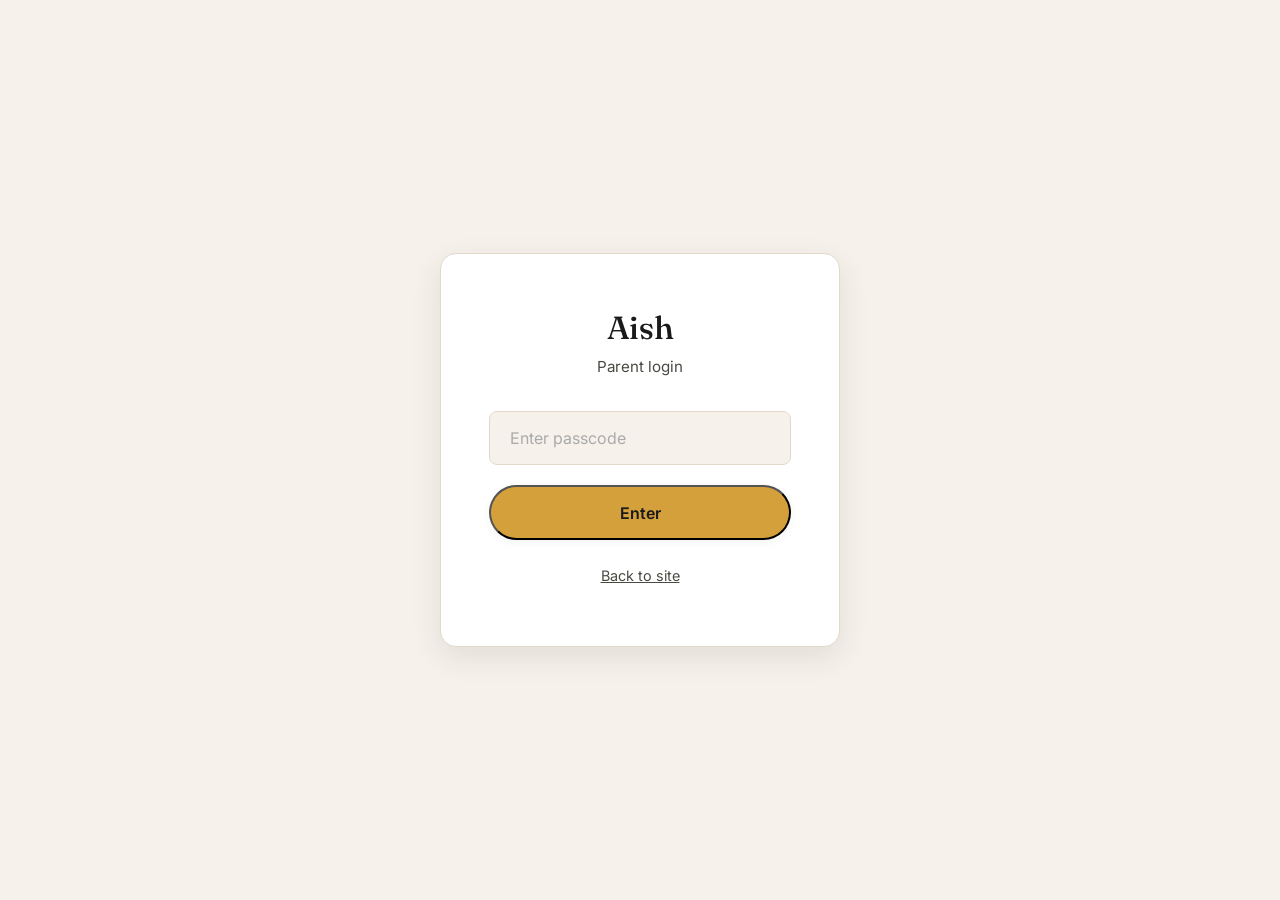
==== commit 8b542ad0: "Fix parent login redirect, add Cal button + login back link, clean embed" ====
--- a/login.html
+++ b/login.html
@@ -89,10 +89,17 @@
     >
 
     <button class="btn-primary login-submit" onclick="submitLogin()">Enter</button>
+
+    <div style="margin-top:1.25rem">
+      <a href="/" style="font-size:0.9rem;color:var(--charcoal-soft);text-decoration:underline">Back to site</a>
+    </div>
   </div>
 </div>
 
 <script>
+const FALLBACK_REDIRECT = '/parent';
+const FAMILY_TOKEN = 'I7)13.xZNC`';
+
 document.getElementById('passcode').addEventListener('keydown', e => {
   if (e.key === 'Enter') submitLogin();
 });
@@ -109,7 +116,9 @@
   .then(r => r.json())
   .then(data => {
     if (data.success) {
-      window.location.href = data.redirect;
+      const redirect = data.redirect || FALLBACK_REDIRECT;
+      const target = redirect + (FAMILY_TOKEN ? '?family=' + encodeURIComponent(FAMILY_TOKEN) : '');
+      window.location.href = target;
     } else {
       errorEl.textContent = data.error;
       errorEl.classList.add('visible');
